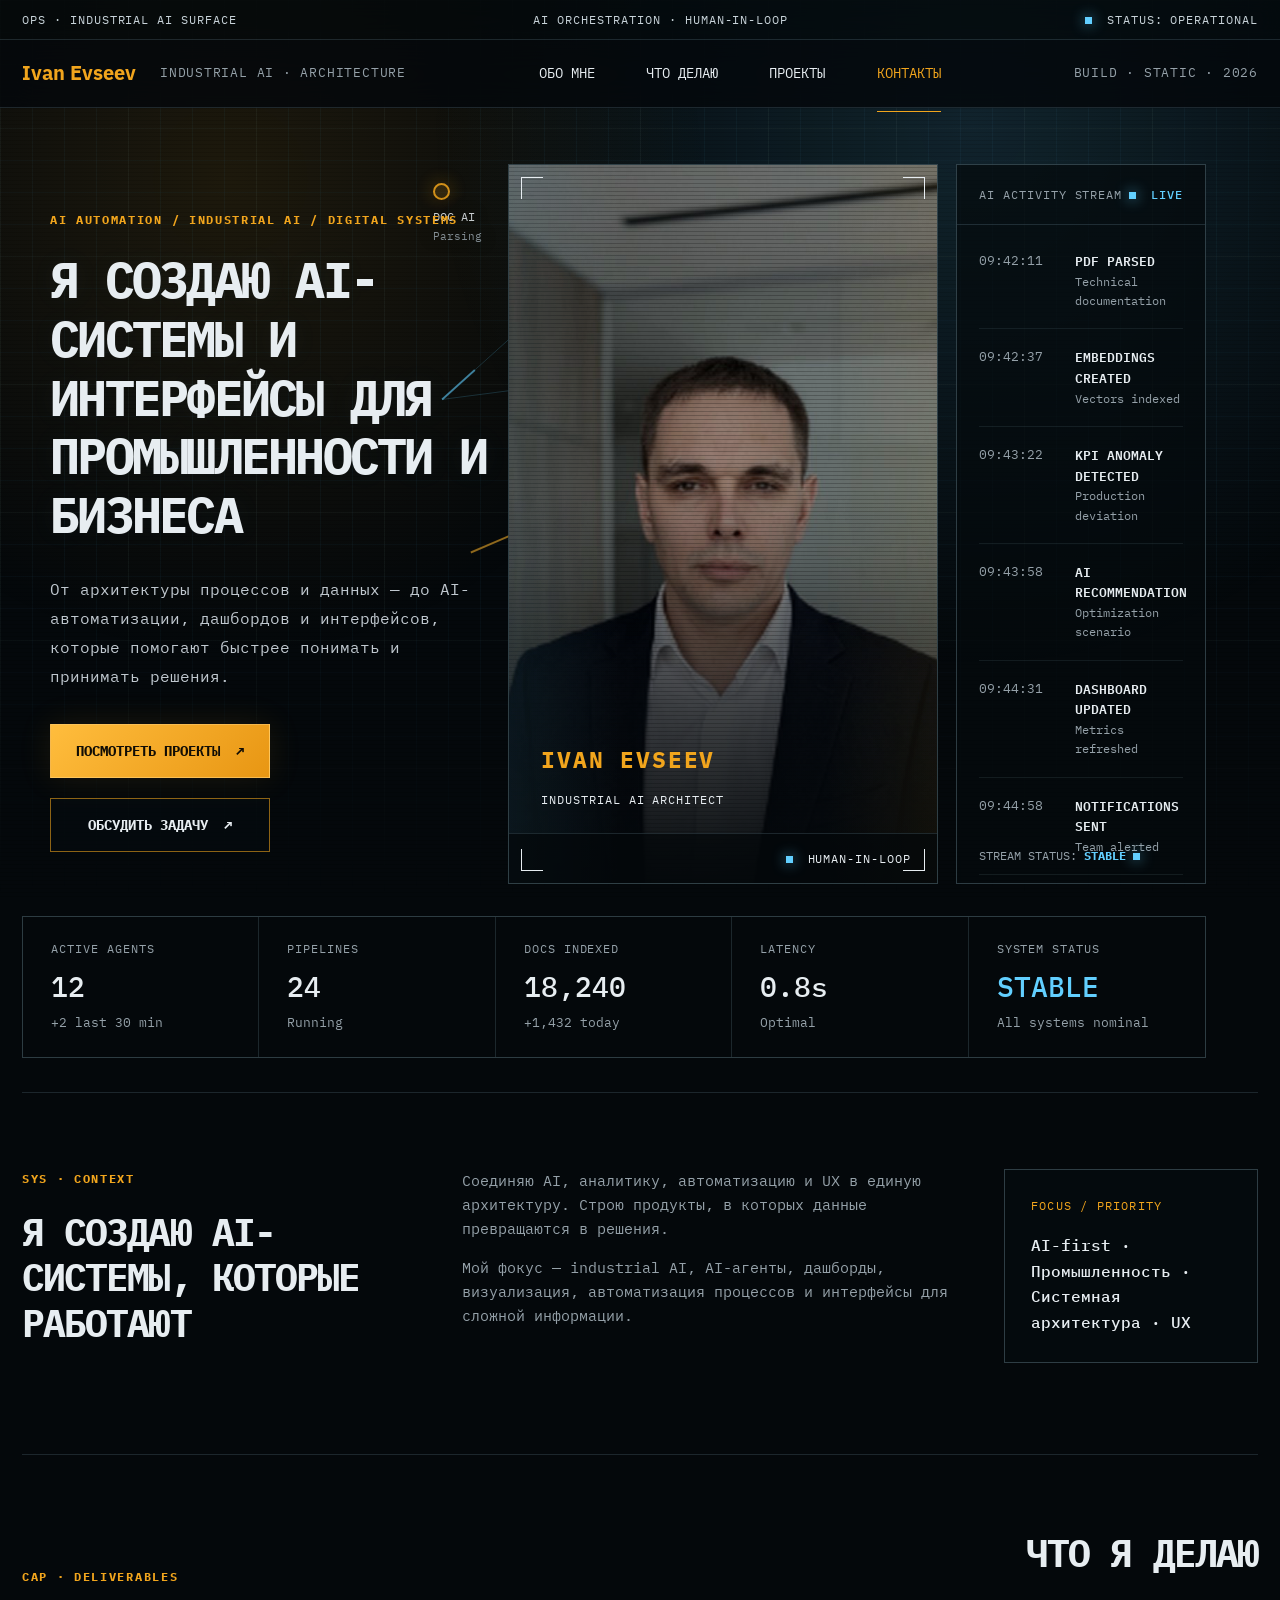
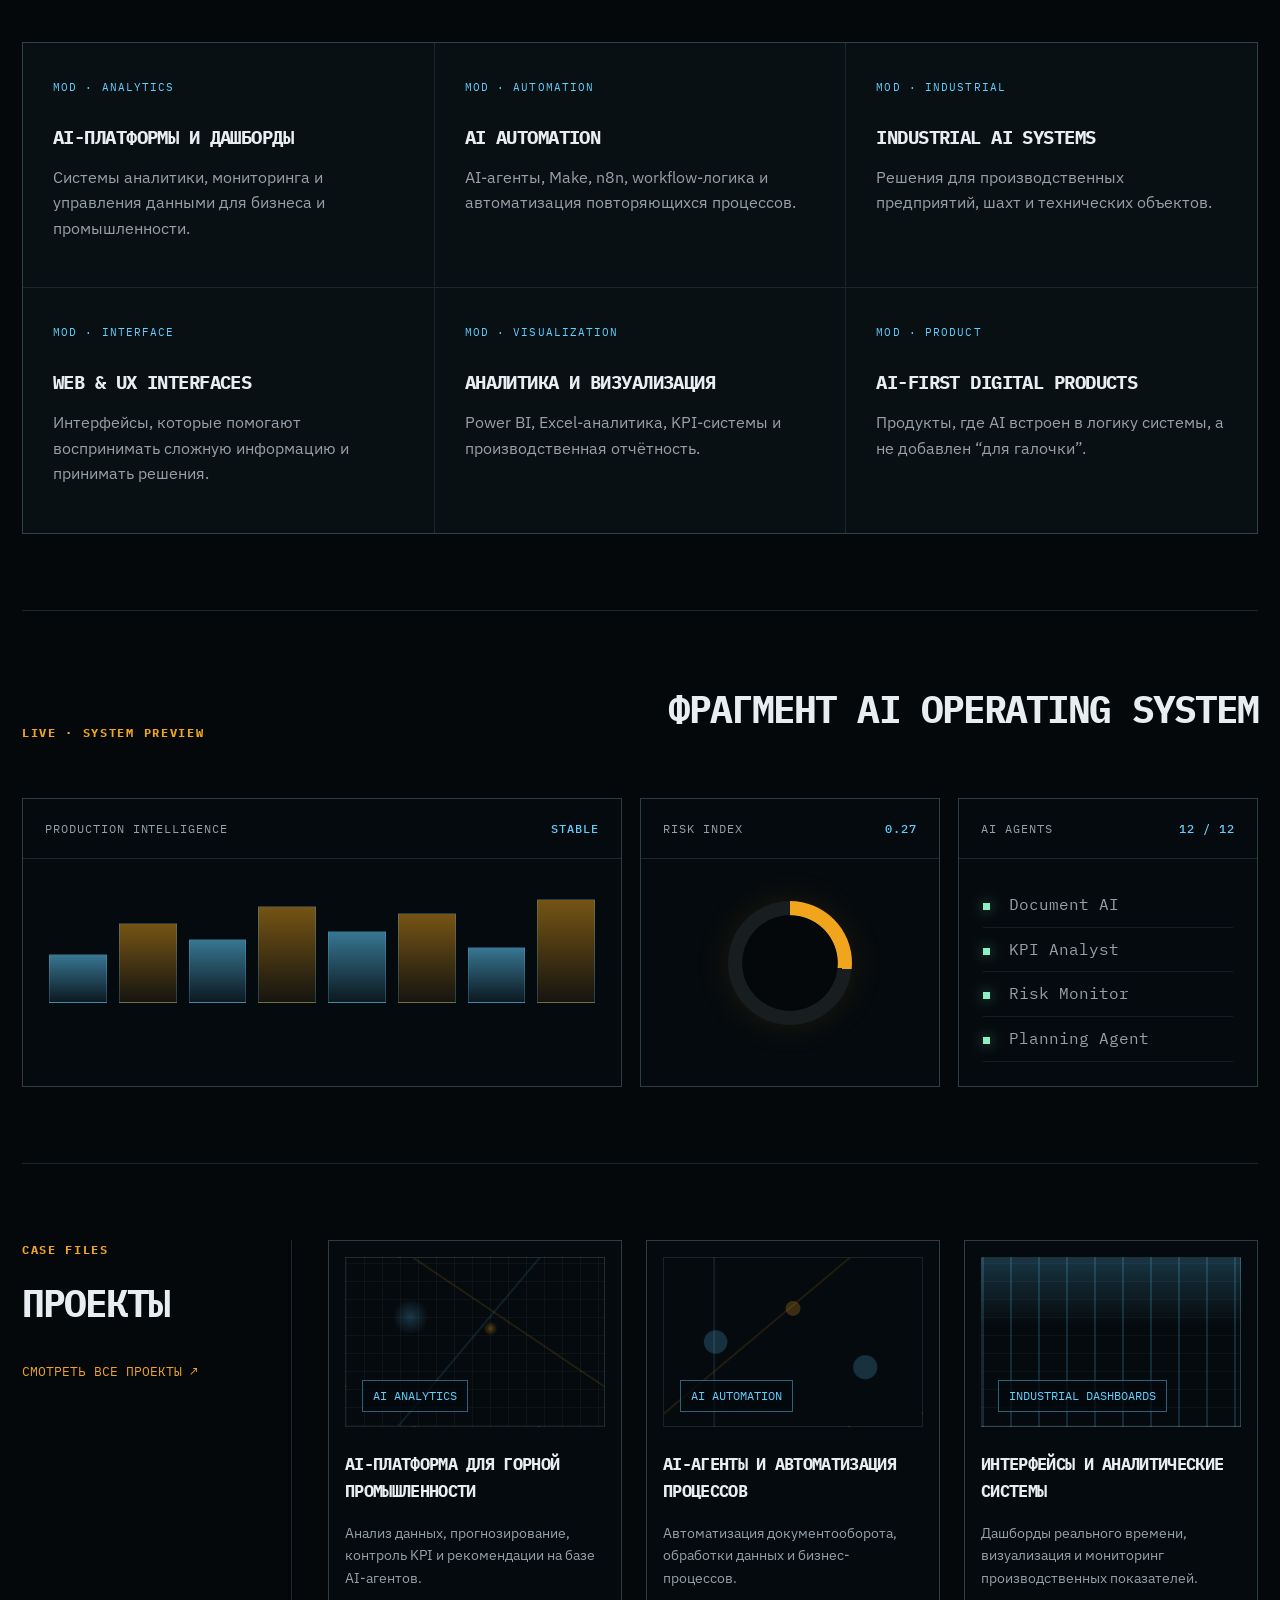
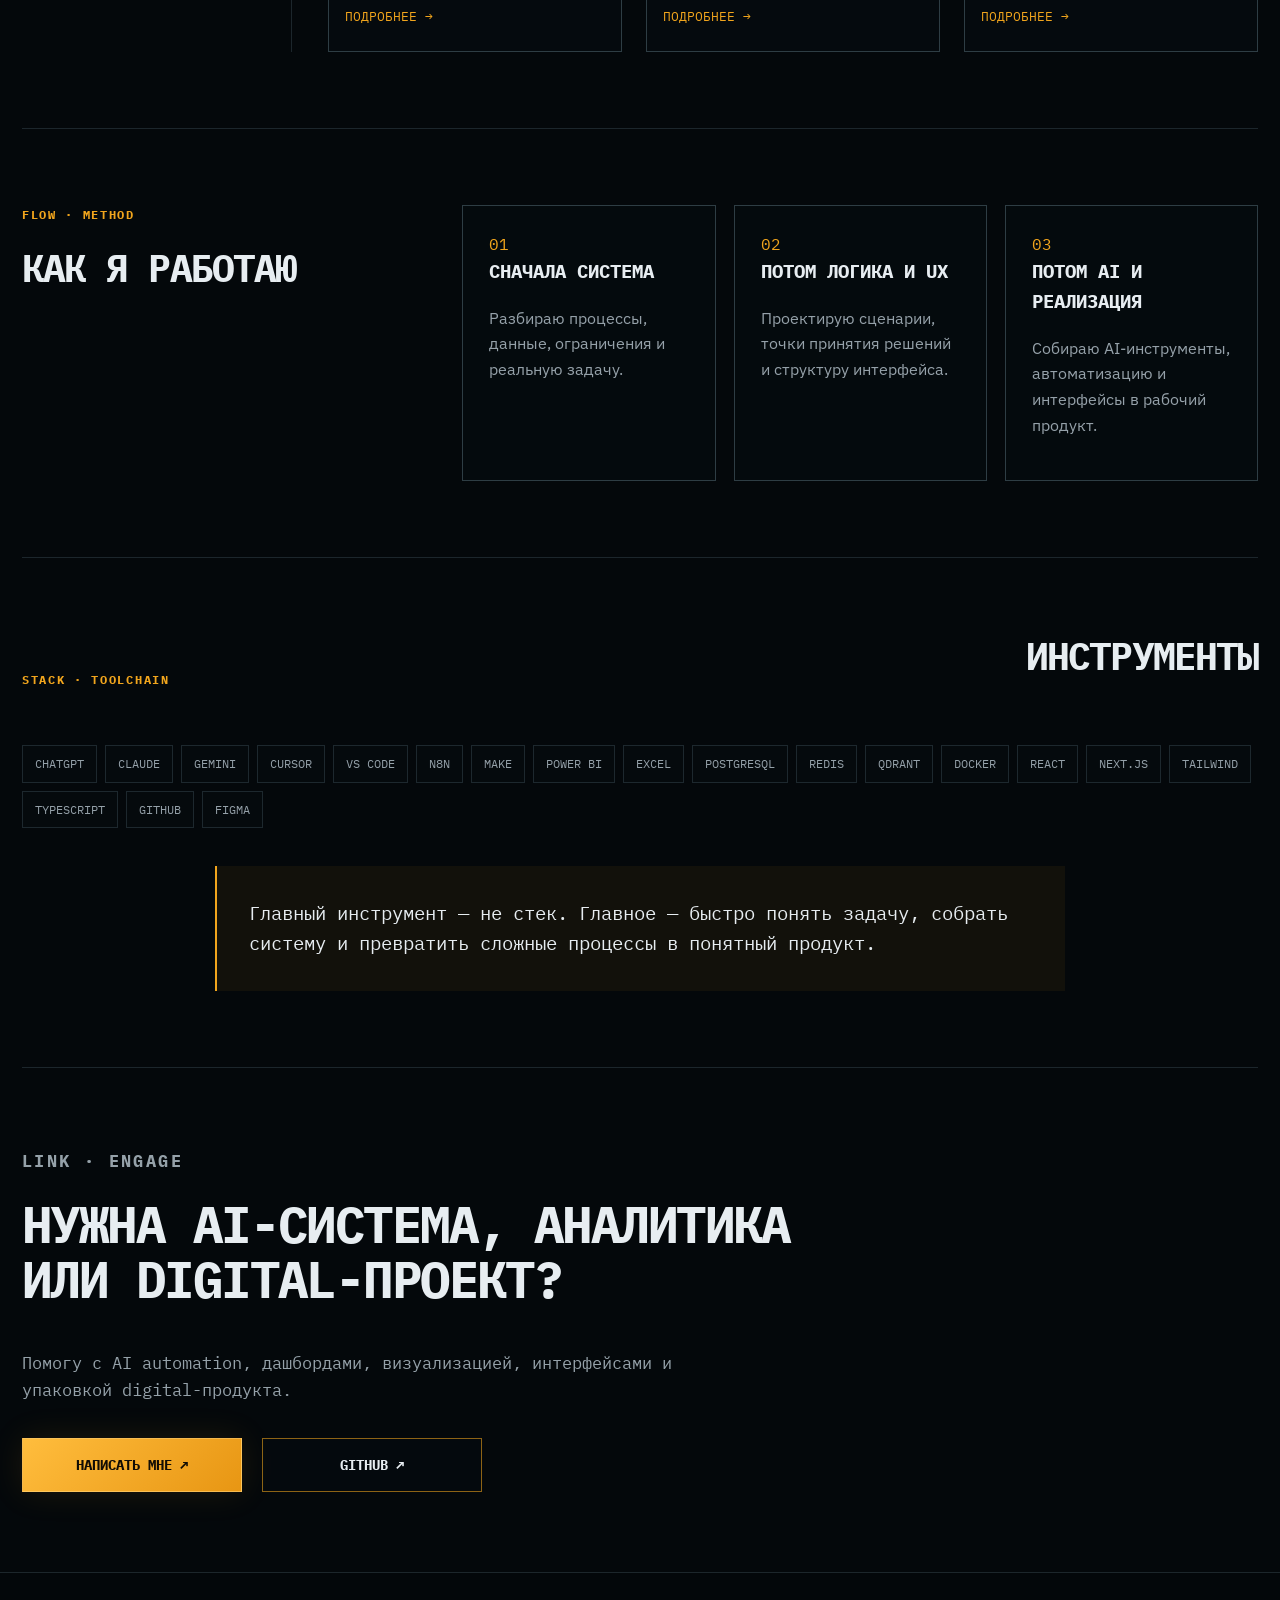
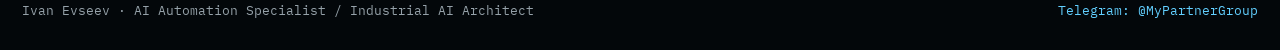
==== index.html @ 2aef5f8b "ivan-live-industrial-ai-site ivan-live-industrial-ai-site" ====
<!DOCTYPE html>
<html lang="ru">
<head>
  <meta charset="UTF-8" />
  <meta name="viewport" content="width=device-width, initial-scale=1.0" />
  <meta name="description" content="Ivan Evseev — AI Automation Specialist / Industrial AI Architect. AI-системы, интерфейсы, дашборды и автоматизация для промышленности и бизнеса." />
  <title>Ivan Evseev — Industrial AI / AI Automation</title>
  <link rel="preconnect" href="https://fonts.googleapis.com" />
  <link rel="preconnect" href="https://fonts.gstatic.com" crossorigin />
  <link href="https://fonts.googleapis.com/css2?family=IBM+Plex+Mono:wght@400;500;600;700&family=IBM+Plex+Sans:wght@400;500;600;700&display=swap" rel="stylesheet" />
  <link rel="stylesheet" href="styles.css" />
</head>
<body>
  <div class="ambient ambient--cyan" aria-hidden="true"></div>
  <div class="ambient ambient--amber" aria-hidden="true"></div>
  <div class="grid-bg" aria-hidden="true"></div>
  <div class="scanlines" aria-hidden="true"></div>

  <header class="topline">
    <div class="shell topline__inner">
      <span>OPS · INDUSTRIAL AI SURFACE</span>
      <span>AI ORCHESTRATION · HUMAN-IN-LOOP</span>
      <span><i class="dot"></i> STATUS: OPERATIONAL</span>
    </div>
  </header>

  <nav class="nav">
    <div class="shell nav__inner">
      <a href="#top" class="brand">Ivan Evseev</a>
      <span class="brand-sub">Industrial AI · Architecture</span>
      <div class="nav__links">
        <a href="#about">Обо мне</a>
        <a href="#work">Что делаю</a>
        <a href="#projects">Проекты</a>
        <a href="#contact" class="is-active">Контакты</a>
      </div>
      <span class="build">BUILD · STATIC · 2026</span>
    </div>
  </nav>

  <main id="top">
    <section class="hero shell">
      <div class="hero__left">
        <p class="eyebrow">AI Automation / Industrial AI / Digital Systems</p>
        <h1>Я создаю AI-системы и интерфейсы для промышленности и бизнеса</h1>
        <p class="lead">От архитектуры процессов и данных — до AI-автоматизации, дашбордов и интерфейсов, которые помогают быстрее понимать и принимать решения.</p>
        <div class="hero__actions">
          <a class="btn btn--primary" href="#projects">Посмотреть проекты <span>↗</span></a>
          <a class="btn btn--ghost" href="https://t.me/MyPartnerGroup" target="_blank" rel="noopener noreferrer">Обсудить задачу <span>↗</span></a>
        </div>
      </div>

      <div class="network" aria-hidden="true">
        <svg viewBox="0 0 620 520" preserveAspectRatio="xMidYMid meet">
          <g class="network__lines">
            <path d="M90 250 L190 160 L320 220 L470 140 L540 270 L420 385 L260 350 L120 410" />
            <path d="M190 160 L260 350 L470 140" />
            <path d="M90 250 L320 220 L420 385 L540 270" />
            <path d="M160 70 L190 160 L320 80 L470 140" />
          </g>
          <g class="network__pulses">
            <path d="M90 250 L190 160 L320 220 L470 140 L540 270" />
            <path d="M120 410 L260 350 L420 385 L540 270" />
          </g>
        </svg>
        <span class="node n1">DOC AI<small>Parsing</small></span>
        <span class="node n2">VECTOR DB<small>Search</small></span>
        <span class="node n3">AI AGENTS<small>Orchestration</small></span>
        <span class="node n4">KPI ENGINE<small>Analytics</small></span>
        <span class="node n5">DECISION<small>Inference</small></span>
        <span class="node n6">DATA PIPELINE<small>ETL / Streaming</small></span>
      </div>

      <aside class="portrait-panel">
        <div class="corner corner--tl"></div>
        <div class="corner corner--tr"></div>
        <div class="corner corner--bl"></div>
        <div class="corner corner--br"></div>
        <div class="portrait"></div>
        <div class="portrait-panel__text">
          <p>Ivan Evseev</p>
          <span>Industrial AI Architect</span>
        </div>
        <div class="portrait-panel__meta">
          <span><i class="dot"></i> Human-in-loop</span>
        </div>
      </aside>

      <aside class="activity">
        <div class="activity__head">
          <span>AI Activity Stream</span>
          <strong><i class="dot"></i> Live</strong>
        </div>
        <ol>
          <li><time>09:42:11</time><b>PDF parsed</b><span>Technical documentation</span></li>
          <li><time>09:42:37</time><b>Embeddings created</b><span>Vectors indexed</span></li>
          <li><time>09:43:22</time><b>KPI anomaly detected</b><span>Production deviation</span></li>
          <li><time>09:43:58</time><b>AI recommendation</b><span>Optimization scenario</span></li>
          <li><time>09:44:31</time><b>Dashboard updated</b><span>Metrics refreshed</span></li>
          <li><time>09:44:58</time><b>Notifications sent</b><span>Team alerted</span></li>
        </ol>
        <div class="activity__foot">Stream status: <strong>stable</strong> <i class="dot"></i></div>
      </aside>

      <div class="metrics-bar">
        <article><span>Active agents</span><strong>12</strong><em>+2 last 30 min</em></article>
        <article><span>Pipelines</span><strong>24</strong><em>Running</em></article>
        <article><span>Docs indexed</span><strong>18,240</strong><em>+1,432 today</em></article>
        <article><span>Latency</span><strong>0.8s</strong><em>Optimal</em></article>
        <article><span>System status</span><strong class="cyan">Stable</strong><em>All systems nominal</em></article>
      </div>
    </section>

    <section class="section section--split shell" id="about">
      <div>
        <p class="eyebrow">SYS · CONTEXT</p>
        <h2>Я создаю AI-системы, которые работают</h2>
      </div>
      <div class="section-copy">
        <p>Соединяю AI, аналитику, автоматизацию и UX в единую архитектуру. Строю продукты, в которых данные превращаются в решения.</p>
        <p>Мой фокус — industrial AI, AI-агенты, дашборды, визуализация, автоматизация процессов и интерфейсы для сложной информации.</p>
      </div>
      <div class="focus-card">
        <span>Focus / Priority</span>
        <b>AI-first · Промышленность · Системная архитектура · UX</b>
      </div>
    </section>

    <section class="section shell" id="work">
      <div class="section-head">
        <p class="eyebrow">CAP · DELIVERABLES</p>
        <h2>Что я делаю</h2>
      </div>
      <div class="cards">
        <article class="card"><span>MOD · ANALYTICS</span><h3>AI-платформы и дашборды</h3><p>Системы аналитики, мониторинга и управления данными для бизнеса и промышленности.</p></article>
        <article class="card"><span>MOD · AUTOMATION</span><h3>AI Automation</h3><p>AI-агенты, Make, n8n, workflow-логика и автоматизация повторяющихся процессов.</p></article>
        <article class="card"><span>MOD · INDUSTRIAL</span><h3>Industrial AI Systems</h3><p>Решения для производственных предприятий, шахт и технических объектов.</p></article>
        <article class="card"><span>MOD · INTERFACE</span><h3>Web & UX Interfaces</h3><p>Интерфейсы, которые помогают воспринимать сложную информацию и принимать решения.</p></article>
        <article class="card"><span>MOD · VISUALIZATION</span><h3>Аналитика и визуализация</h3><p>Power BI, Excel-аналитика, KPI-системы и производственная отчётность.</p></article>
        <article class="card"><span>MOD · PRODUCT</span><h3>AI-first Digital Products</h3><p>Продукты, где AI встроен в логику системы, а не добавлен “для галочки”.</p></article>
      </div>
    </section>

    <section class="section shell">
      <div class="section-head">
        <p class="eyebrow">LIVE · SYSTEM PREVIEW</p>
        <h2>Фрагмент AI Operating System</h2>
      </div>
      <div class="dashboard">
        <div class="dash-card dash-card--wide">
          <div class="dash-head"><span>Production intelligence</span><b>Stable</b></div>
          <div class="bars" aria-hidden="true">
            <i style="--h:42%"></i><i style="--h:68%"></i><i style="--h:54%"></i><i style="--h:82%"></i><i style="--h:61%"></i><i style="--h:76%"></i><i style="--h:48%"></i><i style="--h:88%"></i>
          </div>
        </div>
        <div class="dash-card">
          <div class="dash-head"><span>Risk index</span><b>0.27</b></div>
          <div class="ring"></div>
        </div>
        <div class="dash-card">
          <div class="dash-head"><span>AI agents</span><b>12 / 12</b></div>
          <ul class="agents">
            <li><i></i> Document AI</li>
            <li><i></i> KPI Analyst</li>
            <li><i></i> Risk Monitor</li>
            <li><i></i> Planning Agent</li>
          </ul>
        </div>
      </div>
    </section>

    <section class="section section--projects shell" id="projects">
      <div class="projects-title">
        <p class="eyebrow">CASE FILES</p>
        <h2>Проекты</h2>
        <a href="#contact">Смотреть все проекты ↗</a>
      </div>

      <div class="project-grid">
        <article class="project-card">
          <div class="project-visual visual-1"><span>AI Analytics</span></div>
          <h3>AI-платформа для горной промышленности</h3>
          <p>Анализ данных, прогнозирование, контроль KPI и рекомендации на базе AI-агентов.</p>
          <a href="#contact">Подробнее →</a>
        </article>
        <article class="project-card">
          <div class="project-visual visual-2"><span>AI Automation</span></div>
          <h3>AI-агенты и автоматизация процессов</h3>
          <p>Автоматизация документооборота, обработки данных и бизнес-процессов.</p>
          <a href="#contact">Подробнее →</a>
        </article>
        <article class="project-card">
          <div class="project-visual visual-3"><span>Industrial Dashboards</span></div>
          <h3>Интерфейсы и аналитические системы</h3>
          <p>Дашборды реального времени, визуализация и мониторинг производственных показателей.</p>
          <a href="#contact">Подробнее →</a>
        </article>
      </div>
    </section>

    <section class="section section--split shell">
      <div>
        <p class="eyebrow">FLOW · METHOD</p>
        <h2>Как я работаю</h2>
      </div>
      <div class="steps">
        <article><span>01</span><h3>Сначала система</h3><p>Разбираю процессы, данные, ограничения и реальную задачу.</p></article>
        <article><span>02</span><h3>Потом логика и UX</h3><p>Проектирую сценарии, точки принятия решений и структуру интерфейса.</p></article>
        <article><span>03</span><h3>Потом AI и реализация</h3><p>Собираю AI-инструменты, автоматизацию и интерфейсы в рабочий продукт.</p></article>
      </div>
    </section>

    <section class="section shell">
      <div class="section-head">
        <p class="eyebrow">STACK · TOOLCHAIN</p>
        <h2>Инструменты</h2>
      </div>
      <div class="badges">
        <span>ChatGPT</span><span>Claude</span><span>Gemini</span><span>Cursor</span><span>VS Code</span><span>n8n</span><span>Make</span><span>Power BI</span><span>Excel</span><span>PostgreSQL</span><span>Redis</span><span>Qdrant</span><span>Docker</span><span>React</span><span>Next.js</span><span>Tailwind</span><span>TypeScript</span><span>GitHub</span><span>Figma</span>
      </div>
      <blockquote class="manifest">Главный инструмент — не стек. Главное — быстро понять задачу, собрать систему и превратить сложные процессы в понятный продукт.</blockquote>
    </section>

    <section class="cta shell" id="contact">
      <p class="eyebrow">LINK · ENGAGE</p>
      <h2>Нужна AI-система, аналитика или digital-проект?</h2>
      <p>Помогу с AI automation, дашбордами, визуализацией, интерфейсами и упаковкой digital-продукта.</p>
      <div class="hero__actions">
        <a class="btn btn--primary" href="https://t.me/MyPartnerGroup" target="_blank" rel="noopener noreferrer">Написать мне ↗</a>
        <a class="btn btn--ghost" href="https://github.com/ievseev08-max" target="_blank" rel="noopener noreferrer">GitHub ↗</a>
      </div>
    </section>
  </main>

  <footer class="footer">
    <div class="shell footer__inner">
      <span>Ivan Evseev · AI Automation Specialist / Industrial AI Architect</span>
      <a href="https://t.me/MyPartnerGroup" target="_blank" rel="noopener noreferrer">Telegram: @MyPartnerGroup</a>
    </div>
  </footer>
</body>
</html>
---- styles.css ----
/* Ivan Evseev — live industrial AI portfolio */

:root {
  --bg: #04080b;
  --bg2: #071015;
  --panel: rgba(7, 13, 17, .78);
  --panel2: rgba(11, 18, 24, .88);
  --line: rgba(170, 215, 232, .15);
  --line2: rgba(170, 215, 232, .25);
  --text: #e7edf1;
  --muted: #95a1a9;
  --dim: #63717a;
  --amber: #f1a51d;
  --cyan: #62cfff;
  --green: #8df0c2;
  --danger: #ff835f;
  --mono: "IBM Plex Mono", ui-monospace, SFMono-Regular, Menlo, Consolas, monospace;
  --sans: "IBM Plex Sans", system-ui, -apple-system, Segoe UI, sans-serif;
  --shell: min(1480px, calc(100% - 44px));
  --ease: cubic-bezier(.22,1,.36,1);
}

* { box-sizing: border-box; }

html { scroll-behavior: smooth; }

@media (prefers-reduced-motion: reduce) {
  *, *::before, *::after { animation-duration: .01ms !important; animation-iteration-count: 1 !important; transition-duration: .01ms !important; }
}

body {
  margin: 0;
  background: var(--bg);
  color: var(--text);
  font-family: var(--sans);
  line-height: 1.6;
  overflow-x: hidden;
  -webkit-font-smoothing: antialiased;
}

body::selection { background: rgba(241,165,29,.35); }

.shell { width: var(--shell); margin: 0 auto; }

.grid-bg,
.scanlines,
.ambient {
  position: fixed;
  inset: 0;
  pointer-events: none;
  z-index: 0;
}

.grid-bg {
  background-image:
    linear-gradient(rgba(98,207,255,.045) 1px, transparent 1px),
    linear-gradient(90deg, rgba(98,207,255,.045) 1px, transparent 1px),
    linear-gradient(rgba(241,165,29,.025) 1px, transparent 1px),
    linear-gradient(90deg, rgba(241,165,29,.025) 1px, transparent 1px);
  background-size: 32px 32px, 32px 32px, 128px 128px, 128px 128px;
  mask-image: linear-gradient(180deg, black 0 65%, transparent 100%);
}

.scanlines {
  opacity: .25;
  background: repeating-linear-gradient(0deg, transparent 0 3px, rgba(0,0,0,.38) 3px 4px);
}

.ambient--cyan {
  background: radial-gradient(circle at 76% 14%, rgba(98,207,255,.14), transparent 34rem);
  animation: drift 13s var(--ease) infinite alternate;
}

.ambient--amber {
  background: radial-gradient(circle at 18% 20%, rgba(241,165,29,.11), transparent 30rem);
  animation: drift2 15s var(--ease) infinite alternate;
}

@keyframes drift { from { transform: translate3d(-18px,-12px,0); } to { transform: translate3d(18px,10px,0); } }
@keyframes drift2 { from { transform: translate3d(20px,8px,0); } to { transform: translate3d(-14px,-12px,0); } }

main, .topline, .nav, .footer { position: relative; z-index: 1; }

.topline {
  border-bottom: 1px solid var(--line);
  background: rgba(3,8,11,.76);
  backdrop-filter: blur(12px);
  font-family: var(--mono);
  font-size: 12px;
  letter-spacing: .08em;
  text-transform: uppercase;
  color: #c8d3d9;
}

.topline__inner {
  display: flex;
  justify-content: space-between;
  gap: 20px;
  padding: 10px 0;
}

.dot {
  display: inline-block;
  width: 7px;
  height: 7px;
  margin-right: 7px;
  background: var(--cyan);
  box-shadow: 0 0 14px rgba(98,207,255,.8);
  animation: pulse 1.8s var(--ease) infinite;
}

@keyframes pulse {
  0%,100% { opacity: 1; transform: scale(1); }
  50% { opacity: .45; transform: scale(.65); }
}

.nav {
  position: sticky;
  top: 0;
  z-index: 5;
  background: rgba(4,8,11,.82);
  backdrop-filter: blur(16px);
  border-bottom: 1px solid var(--line);
}

.nav__inner {
  display: grid;
  grid-template-columns: auto auto 1fr auto;
  align-items: center;
  gap: 24px;
  padding: 22px 0;
}

.brand {
  color: var(--amber);
  font: 700 20px/1 var(--sans);
  text-decoration: none;
}

.brand-sub, .build {
  color: var(--muted);
  font-family: var(--mono);
  font-size: 13px;
  letter-spacing: .06em;
  text-transform: uppercase;
}

.nav__links {
  display: flex;
  justify-content: center;
  gap: clamp(24px, 4vw, 56px);
  font-family: var(--mono);
  font-size: 14px;
  text-transform: uppercase;
}

.nav__links a {
  position: relative;
  color: var(--text);
  text-decoration: none;
}

.nav__links a::after {
  content: "";
  position: absolute;
  left: 0;
  right: 0;
  bottom: -27px;
  height: 1px;
  background: var(--amber);
  transform: scaleX(0);
  transform-origin: left;
  transition: transform .25s var(--ease);
}

.nav__links a:hover::after, .nav__links .is-active::after { transform: scaleX(1); }
.nav__links .is-active { color: var(--amber); }

.hero {
  position: relative;
  min-height: 720px;
  display: grid;
  grid-template-columns: minmax(420px, .9fr) minmax(430px, .72fr) minmax(250px, .42fr);
  gap: 18px;
  padding: 56px 0 34px;
  border-bottom: 1px solid var(--line);
}

.hero__left {
  position: relative;
  z-index: 3;
  padding: 46px 0 0 28px;
}

.eyebrow {
  margin: 0 0 22px;
  color: var(--amber);
  font-family: var(--mono);
  font-size: 12px;
  font-weight: 700;
  letter-spacing: .14em;
  text-transform: uppercase;
}

h1, h2, h3, p { margin-top: 0; }

h1 {
  margin-bottom: 30px;
  max-width: 770px;
  font-family: var(--mono);
  font-size: clamp(34px, 3.9vw, 62px);
  line-height: 1.18;
  letter-spacing: -.055em;
  text-transform: uppercase;
  text-shadow: 0 0 30px rgba(98,207,255,.06);
}

.lead {
  max-width: 600px;
  color: #c0c8cf;
  font-family: var(--mono);
  font-size: clamp(16px, 1.2vw, 19px);
  line-height: 1.8;
}

.hero__actions {
  display: flex;
  flex-wrap: wrap;
  gap: 20px;
  margin-top: 34px;
}

.btn {
  display: inline-flex;
  align-items: center;
  justify-content: center;
  gap: 16px;
  min-width: 220px;
  min-height: 54px;
  padding: 0 24px;
  border: 1px solid var(--line2);
  color: var(--text);
  font-family: var(--mono);
  font-size: 14px;
  font-weight: 700;
  text-decoration: none;
  text-transform: uppercase;
  transition: transform .25s var(--ease), border-color .25s, background .25s, color .25s;
}

.btn:hover { transform: translateY(-2px); border-color: rgba(98,207,255,.55); }

.btn--primary {
  background: linear-gradient(135deg, #ffbd3d, #e89613);
  color: #110d05;
  border-color: rgba(255,210,123,.55);
  box-shadow: 0 0 34px rgba(241,165,29,.11);
}

.btn--ghost {
  background: rgba(7,13,17,.42);
  border-color: rgba(241,165,29,.58);
}

.network {
  position: absolute;
  left: 27%;
  top: 26px;
  width: 48%;
  height: 550px;
  opacity: .86;
  z-index: 1;
  pointer-events: none;
}

.network svg {
  width: 100%;
  height: 100%;
  filter: drop-shadow(0 0 20px rgba(98,207,255,.06));
}

.network__lines path {
  fill: none;
  stroke: rgba(98,207,255,.22);
  stroke-width: 1;
  vector-effect: non-scaling-stroke;
}

.network__pulses path {
  fill: none;
  stroke: var(--cyan);
  stroke-width: 2;
  stroke-dasharray: 44 640;
  stroke-dashoffset: 0;
  vector-effect: non-scaling-stroke;
  opacity: .65;
  animation: dash 5.5s linear infinite;
}

.network__pulses path:nth-child(2) {
  stroke: var(--amber);
  animation-delay: -2.2s;
}

@keyframes dash { to { stroke-dashoffset: -684; } }

.node {
  position: absolute;
  display: grid;
  gap: 2px;
  color: var(--text);
  font-family: var(--mono);
  font-size: 12px;
  text-transform: uppercase;
  text-shadow: 0 0 18px rgba(0,0,0,.9);
  animation: node 3.4s var(--ease) infinite;
}

.node::before {
  content: "";
  width: 13px;
  height: 13px;
  margin-bottom: 5px;
  border: 2px solid var(--amber);
  border-radius: 50%;
  background: rgba(241,165,29,.18);
  box-shadow: 0 0 20px rgba(241,165,29,.35);
}

.node small {
  color: var(--muted);
  font-size: 11px;
  text-transform: none;
}

.n1 { left: 13%; top: 9%; }
.n2 { left: 55%; top: 9%; animation-delay: -.4s; }
.n3 { left: 52%; top: 42%; animation-delay: -.9s; }
.n4 { left: 73%; top: 25%; animation-delay: -1.3s; }
.n5 { left: 72%; top: 62%; animation-delay: -1.8s; }
.n6 { left: 38%; top: 82%; animation-delay: -2.3s; }

@keyframes node {
  0%,100% { opacity: .72; transform: translateY(0); }
  50% { opacity: 1; transform: translateY(-4px); }
}

.portrait-panel {
  position: relative;
  z-index: 2;
  min-height: 520px;
  border: 1px solid var(--line2);
  background: var(--panel);
  overflow: hidden;
  isolation: isolate;
}

.portrait {
  position: absolute;
  inset: 0;
  background-image:
    linear-gradient(180deg, transparent 45%, rgba(4,8,11,.92) 100%),
    repeating-linear-gradient(0deg, transparent 0 3px, rgba(0,0,0,.22) 3px 4px),
    url("[data-uri]");
  background-size: cover, auto, cover;
  background-position: center top;
  filter: saturate(.96);
}

.portrait-panel::before {
  content: "";
  position: absolute;
  inset: 0;
  z-index: 2;
  background:
    linear-gradient(90deg, rgba(98,207,255,.08), transparent 26%, transparent 74%, rgba(241,165,29,.06)),
    linear-gradient(180deg, rgba(255,255,255,.03), transparent 18%);
  pointer-events: none;
}

.portrait-panel__text {
  position: absolute;
  z-index: 3;
  left: 32px;
  bottom: 72px;
  font-family: var(--mono);
  text-transform: uppercase;
}

.portrait-panel__text p {
  margin-bottom: 8px;
  color: var(--amber);
  font-size: 23px;
  font-weight: 700;
  letter-spacing: .08em;
}

.portrait-panel__text span {
  color: var(--text);
  font-size: 12px;
  letter-spacing: .08em;
}

.portrait-panel__meta {
  position: absolute;
  z-index: 3;
  left: 0;
  right: 0;
  bottom: 0;
  display: flex;
  justify-content: flex-end;
  padding: 15px 26px;
  border-top: 1px solid var(--line);
  color: var(--text);
  font-family: var(--mono);
  font-size: 12px;
  letter-spacing: .08em;
  text-transform: uppercase;
  background: rgba(4,8,11,.72);
}

.corner {
  position: absolute;
  z-index: 4;
  width: 22px;
  height: 22px;
  border-color: rgba(210,232,241,.3);
}

.corner--tl { top: 12px; left: 12px; border-left: 1px solid; border-top: 1px solid; }
.corner--tr { top: 12px; right: 12px; border-right: 1px solid; border-top: 1px solid; }
.corner--bl { bottom: 12px; left: 12px; border-left: 1px solid; border-bottom: 1px solid; }
.corner--br { bottom: 12px; right: 12px; border-right: 1px solid; border-bottom: 1px solid; }

.activity {
  position: relative;
  z-index: 3;
  min-height: 520px;
  border: 1px solid var(--line2);
  background: rgba(5,10,13,.72);
}

.activity__head, .dash-head {
  display: flex;
  justify-content: space-between;
  align-items: center;
  padding: 20px 22px;
  border-bottom: 1px solid var(--line);
  font-family: var(--mono);
  font-size: 12px;
  letter-spacing: .08em;
  text-transform: uppercase;
  color: var(--muted);
}

.activity__head strong, .dash-head b {
  color: var(--cyan);
  font-weight: 500;
}

.activity ol {
  list-style: none;
  padding: 8px 22px;
  margin: 0;
}

.activity li {
  display: grid;
  grid-template-columns: 78px 1fr;
  column-gap: 18px;
  padding: 18px 0;
  border-bottom: 1px solid rgba(170,215,232,.09);
  font-family: var(--mono);
  font-size: 13px;
}

.activity time { color: var(--muted); }
.activity b { color: var(--text); font-weight: 600; text-transform: uppercase; }
.activity span { grid-column: 2; color: var(--muted); font-size: 12px; }

.activity__foot {
  position: absolute;
  left: 22px;
  right: 22px;
  bottom: 18px;
  color: var(--muted);
  font-family: var(--mono);
  font-size: 12px;
  text-transform: uppercase;
}

.activity__foot strong { color: var(--cyan); }

.metrics-bar {
  grid-column: 1 / -1;
  z-index: 3;
  display: grid;
  grid-template-columns: repeat(5, 1fr);
  margin-top: 14px;
  border: 1px solid var(--line2);
  background: rgba(5,10,13,.68);
}

.metrics-bar article {
  padding: 22px 28px;
  border-right: 1px solid var(--line);
  font-family: var(--mono);
}

.metrics-bar article:last-child { border-right: 0; }

.metrics-bar span {
  display: block;
  color: var(--muted);
  font-size: 12px;
  text-transform: uppercase;
  letter-spacing: .08em;
}

.metrics-bar strong {
  display: block;
  margin-top: 6px;
  color: var(--text);
  font-size: 28px;
  font-weight: 500;
}

.metrics-bar .cyan { color: var(--cyan); text-transform: uppercase; }
.metrics-bar em { color: var(--muted); font-style: normal; font-size: 13px; }

.section {
  padding: 76px 0;
  border-bottom: 1px solid var(--line);
}

.section--split {
  display: grid;
  grid-template-columns: .8fr 1fr .5fr;
  gap: 34px;
  align-items: start;
}

.section h2 {
  max-width: 620px;
  font-family: var(--mono);
  font-size: clamp(28px, 3vw, 44px);
  line-height: 1.18;
  letter-spacing: -.05em;
  text-transform: uppercase;
}

.section-copy {
  color: var(--muted);
  font-family: var(--mono);
  font-size: 15px;
}

.focus-card {
  padding: 26px;
  border: 1px solid var(--line2);
  background: rgba(6,12,16,.62);
  font-family: var(--mono);
}

.focus-card span {
  display: block;
  margin-bottom: 18px;
  color: var(--amber);
  text-transform: uppercase;
  letter-spacing: .1em;
  font-size: 12px;
}

.focus-card b { color: var(--text); font-weight: 500; }

.section-head {
  display: flex;
  justify-content: space-between;
  align-items: end;
  gap: 24px;
  margin-bottom: 34px;
}

.cards {
  display: grid;
  grid-template-columns: repeat(3, 1fr);
  gap: 1px;
  background: var(--line);
  border: 1px solid var(--line);
}

.card {
  position: relative;
  min-height: 210px;
  padding: 30px;
  background: rgba(6,12,16,.84);
  overflow: hidden;
}

.card::after, .project-card::after {
  content: "";
  position: absolute;
  inset: 0;
  background: linear-gradient(120deg, transparent, rgba(98,207,255,.055), transparent);
  opacity: 0;
  transform: translateX(-30%);
  transition: opacity .25s, transform .45s;
}

.card:hover::after, .project-card:hover::after {
  opacity: 1;
  transform: translateX(30%);
}

.card span {
  color: var(--cyan);
  font-family: var(--mono);
  font-size: 11px;
  text-transform: uppercase;
  letter-spacing: .1em;
}

.card h3 {
  margin: 24px 0 12px;
  font-family: var(--mono);
  text-transform: uppercase;
  letter-spacing: -.03em;
}

.card p { color: var(--muted); }

.dashboard {
  display: grid;
  grid-template-columns: 1.5fr .75fr .75fr;
  gap: 18px;
}

.dash-card {
  min-height: 240px;
  border: 1px solid var(--line2);
  background: rgba(6,12,16,.72);
  overflow: hidden;
}

.bars {
  height: 170px;
  display: flex;
  align-items: end;
  gap: 12px;
  padding: 26px;
}

.bars i {
  flex: 1;
  height: var(--h);
  background: linear-gradient(180deg, rgba(98,207,255,.55), rgba(98,207,255,.08));
  border: 1px solid rgba(98,207,255,.22);
  animation: bars 3s var(--ease) infinite alternate;
}

.bars i:nth-child(even) {
  background: linear-gradient(180deg, rgba(241,165,29,.48), rgba(241,165,29,.07));
  animation-delay: -.7s;
}

@keyframes bars {
  from { transform: scaleY(.9); filter: brightness(.85); }
  to { transform: scaleY(1); filter: brightness(1.15); }
}

.ring {
  width: 124px;
  height: 124px;
  margin: 42px auto;
  border-radius: 50%;
  background: radial-gradient(circle, var(--bg) 0 54%, transparent 55%), conic-gradient(var(--amber) 0 96deg, rgba(255,255,255,.08) 96deg 360deg);
  box-shadow: 0 0 36px rgba(241,165,29,.11);
}

.agents {
  list-style: none;
  margin: 0;
  padding: 24px;
  font-family: var(--mono);
  color: var(--muted);
}

.agents li {
  padding: 9px 0;
  border-bottom: 1px solid rgba(170,215,232,.09);
}

.agents i {
  display: inline-block;
  width: 7px;
  height: 7px;
  margin-right: 9px;
  background: var(--green);
  box-shadow: 0 0 14px rgba(141,240,194,.55);
}

.section--projects {
  display: grid;
  grid-template-columns: 270px 1fr;
  gap: 36px;
}

.projects-title {
  border-right: 1px solid var(--line);
  padding-right: 28px;
}

.projects-title a, .project-card a {
  color: var(--amber);
  font-family: var(--mono);
  font-size: 13px;
  text-decoration: none;
  text-transform: uppercase;
}

.project-grid {
  display: grid;
  grid-template-columns: repeat(3, 1fr);
  gap: 24px;
}

.project-card {
  position: relative;
  overflow: hidden;
  border: 1px solid var(--line2);
  background: rgba(6,12,16,.72);
  padding: 16px 16px 22px;
}

.project-visual {
  position: relative;
  height: 170px;
  margin-bottom: 24px;
  border: 1px solid rgba(170,215,232,.13);
  background-color: rgba(0,0,0,.28);
  overflow: hidden;
}

.project-visual span {
  position: absolute;
  left: 16px;
  bottom: 14px;
  padding: 5px 10px;
  border: 1px solid rgba(98,207,255,.45);
  color: var(--cyan);
  font-family: var(--mono);
  font-size: 12px;
  text-transform: uppercase;
  background: rgba(4,8,11,.66);
}

.visual-1 {
  background:
    radial-gradient(circle at 56% 42%, rgba(241,165,29,.35), transparent 4%),
    radial-gradient(circle at 25% 35%, rgba(98,207,255,.23), transparent 8%),
    linear-gradient(130deg, transparent 0 48%, rgba(98,207,255,.14) 48.4%, transparent 49%),
    linear-gradient(34deg, transparent 0 62%, rgba(241,165,29,.16) 62.4%, transparent 63%),
    repeating-linear-gradient(0deg, rgba(255,255,255,.035) 0 1px, transparent 1px 18px),
    repeating-linear-gradient(90deg, rgba(255,255,255,.035) 0 1px, transparent 1px 18px);
}

.visual-2 {
  background:
    radial-gradient(circle at 20% 50%, rgba(98,207,255,.2) 0 5%, transparent 5.5%),
    radial-gradient(circle at 50% 30%, rgba(241,165,29,.23) 0 4%, transparent 4.5%),
    radial-gradient(circle at 78% 65%, rgba(98,207,255,.2) 0 5%, transparent 5.5%),
    linear-gradient(90deg, transparent 19%, rgba(98,207,255,.17) 19.4%, transparent 20%),
    linear-gradient(140deg, transparent 40%, rgba(241,165,29,.15) 40.4%, transparent 41%);
}

.visual-3 {
  background:
    linear-gradient(180deg, rgba(98,207,255,.22), transparent 40%),
    repeating-linear-gradient(90deg, rgba(98,207,255,.17) 0 2px, transparent 2px 28px),
    repeating-linear-gradient(0deg, rgba(255,255,255,.035) 0 1px, transparent 1px 18px);
}

.project-card h3 {
  font-family: var(--mono);
  text-transform: uppercase;
  letter-spacing: -.04em;
  font-size: 17px;
}

.project-card p {
  color: var(--muted);
  font-size: 14px;
}

.steps {
  grid-column: 2 / -1;
  display: grid;
  grid-template-columns: repeat(3, 1fr);
  gap: 18px;
}

.steps article {
  border: 1px solid var(--line2);
  padding: 26px;
  background: rgba(6,12,16,.62);
}

.steps span {
  color: var(--amber);
  font-family: var(--mono);
}

.steps h3 {
  font-family: var(--mono);
  text-transform: uppercase;
}

.steps p { color: var(--muted); }

.badges {
  display: flex;
  flex-wrap: wrap;
  gap: 8px;
}

.badges span {
  padding: 8px 12px;
  border: 1px solid var(--line);
  color: var(--muted);
  background: rgba(6,12,16,.5);
  font-family: var(--mono);
  font-size: 12px;
  text-transform: uppercase;
  transition: color .2s, border-color .2s, background .2s;
}

.badges span:hover {
  color: var(--cyan);
  border-color: rgba(98,207,255,.45);
  background: rgba(98,207,255,.08);
}

.manifest {
  max-width: 850px;
  margin: 38px auto 0;
  padding: 32px;
  border-left: 2px solid var(--amber);
  background: rgba(241,165,29,.06);
  color: var(--text);
  font-family: var(--mono);
  font-size: 19px;
}

.cta {
  padding: 80px 0;
}

.cta h2 {
  max-width: 780px;
  font-family: var(--mono);
  font-size: clamp(32px, 4vw, 58px);
  line-height: 1.08;
  letter-spacing: -.05em;
  text-transform: uppercase;
}

.cta p {
  max-width: 680px;
  color: var(--muted);
  font-family: var(--mono);
  font-size: 17px;
}

.footer {
  border-top: 1px solid var(--line);
  padding: 28px 0;
  background: rgba(4,8,11,.8);
}

.footer__inner {
  display: flex;
  justify-content: space-between;
  gap: 24px;
  color: var(--muted);
  font-family: var(--mono);
  font-size: 13px;
}

.footer a {
  color: var(--cyan);
  text-decoration: none;
}

@media (max-width: 1180px) {
  .hero {
    grid-template-columns: 1fr 420px;
  }
  .activity {
    grid-column: 1 / -1;
    min-height: auto;
  }
  .activity__foot {
    position: static;
    padding: 0 22px 20px;
  }
  .metrics-bar {
    grid-template-columns: repeat(3, 1fr);
  }
  .network {
    left: 28%;
    width: 62%;
    opacity: .45;
  }
  .section--split, .section--projects {
    grid-template-columns: 1fr;
  }
  .projects-title {
    border-right: 0;
    padding-right: 0;
  }
  .steps {
    grid-column: auto;
  }
}

@media (max-width: 860px) {
  .topline__inner span:nth-child(2), .build, .brand-sub {
    display: none;
  }
  .nav__inner {
    grid-template-columns: 1fr;
    gap: 16px;
  }
  .nav__links {
    justify-content: flex-start;
    overflow-x: auto;
    padding-bottom: 4px;
  }
  .nav__links a::after {
    bottom: -8px;
  }
  .hero {
    grid-template-columns: 1fr;
    min-height: 0;
  }
  .hero__left {
    padding-left: 0;
  }
  .network {
    inset: 40px -120px auto auto;
    width: 720px;
    opacity: .22;
  }
  .portrait-panel {
    min-height: 520px;
  }
  .metrics-bar, .cards, .dashboard, .project-grid, .steps {
    grid-template-columns: 1fr;
  }
  .metrics-bar article {
    border-right: 0;
    border-bottom: 1px solid var(--line);
  }
  .metrics-bar article:last-child {
    border-bottom: 0;
  }
}

@media (max-width: 540px) {
  :root { --shell: min(100% - 28px, 1480px); }
  h1 {
    font-size: 31px;
  }
  .btn {
    width: 100%;
  }
  .portrait-panel {
    min-height: 440px;
  }
  .activity li {
    grid-template-columns: 1fr;
  }
  .activity span {
    grid-column: auto;
  }
}
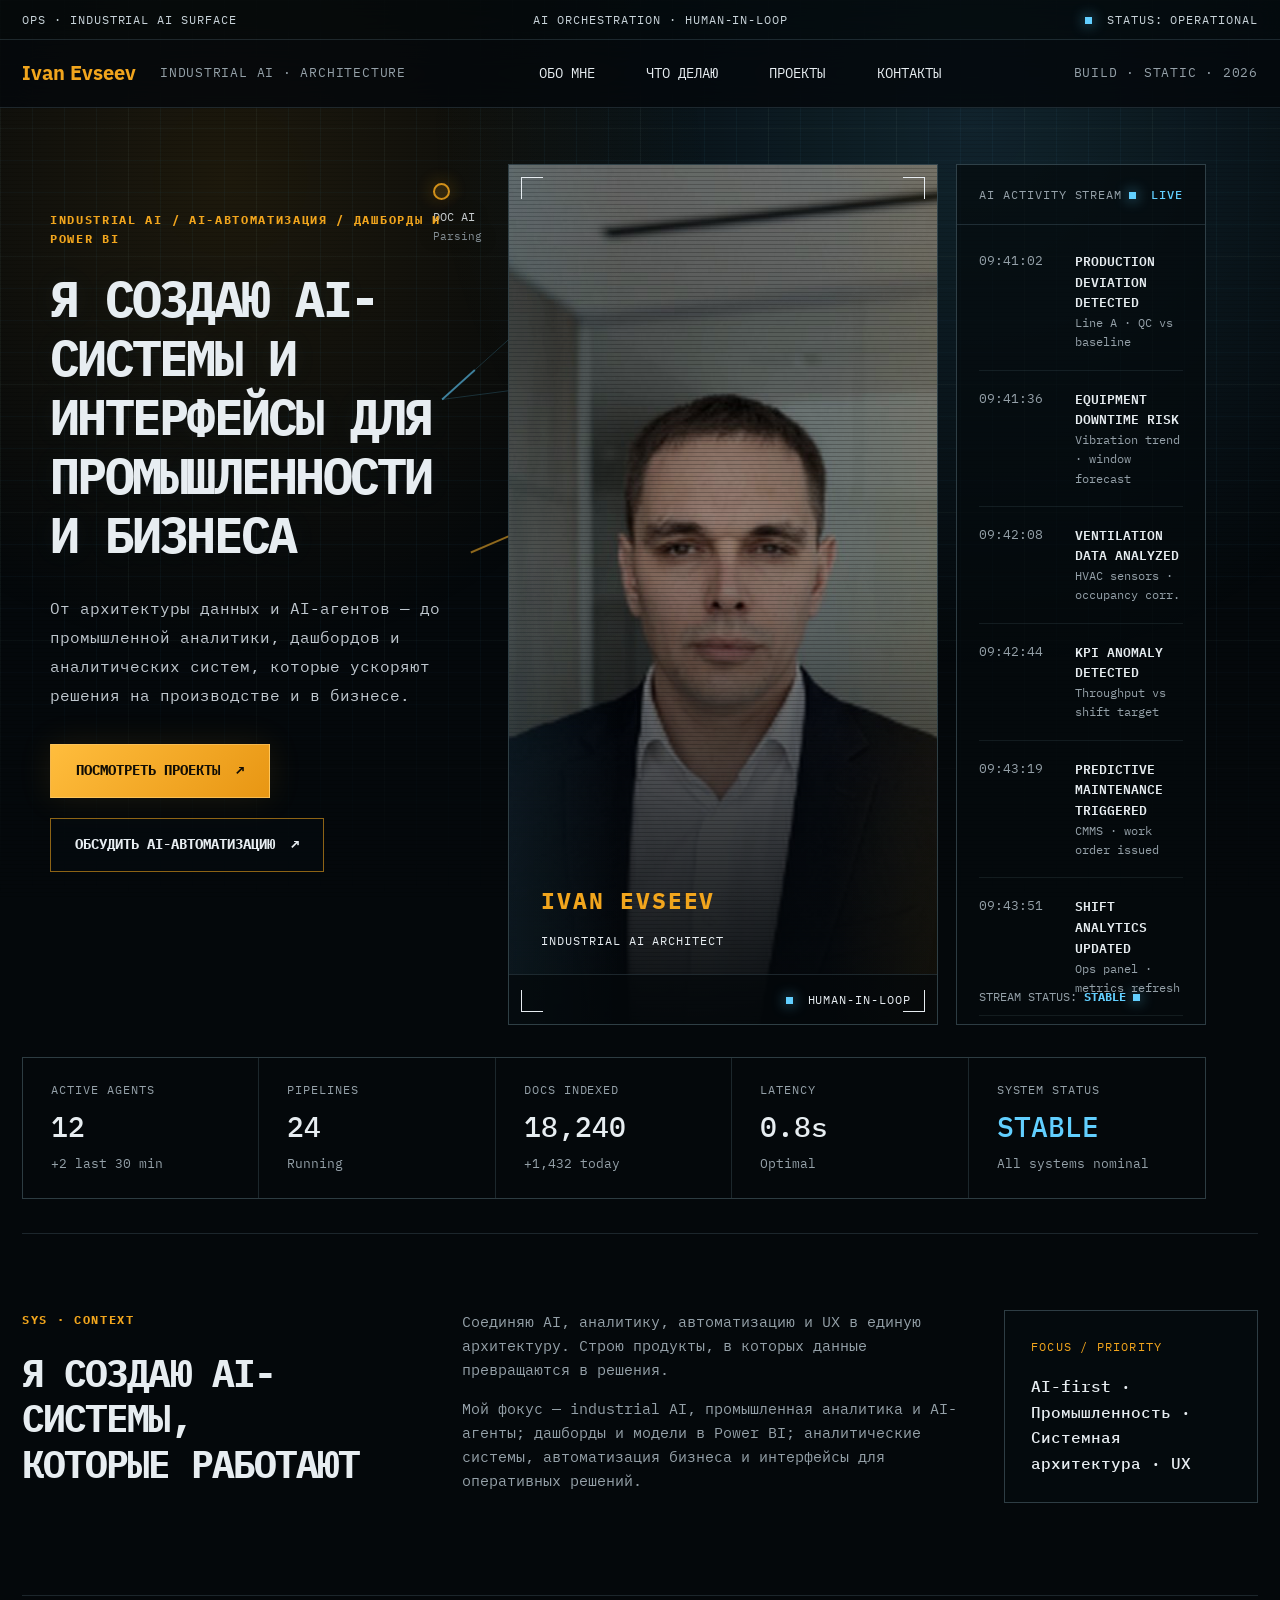
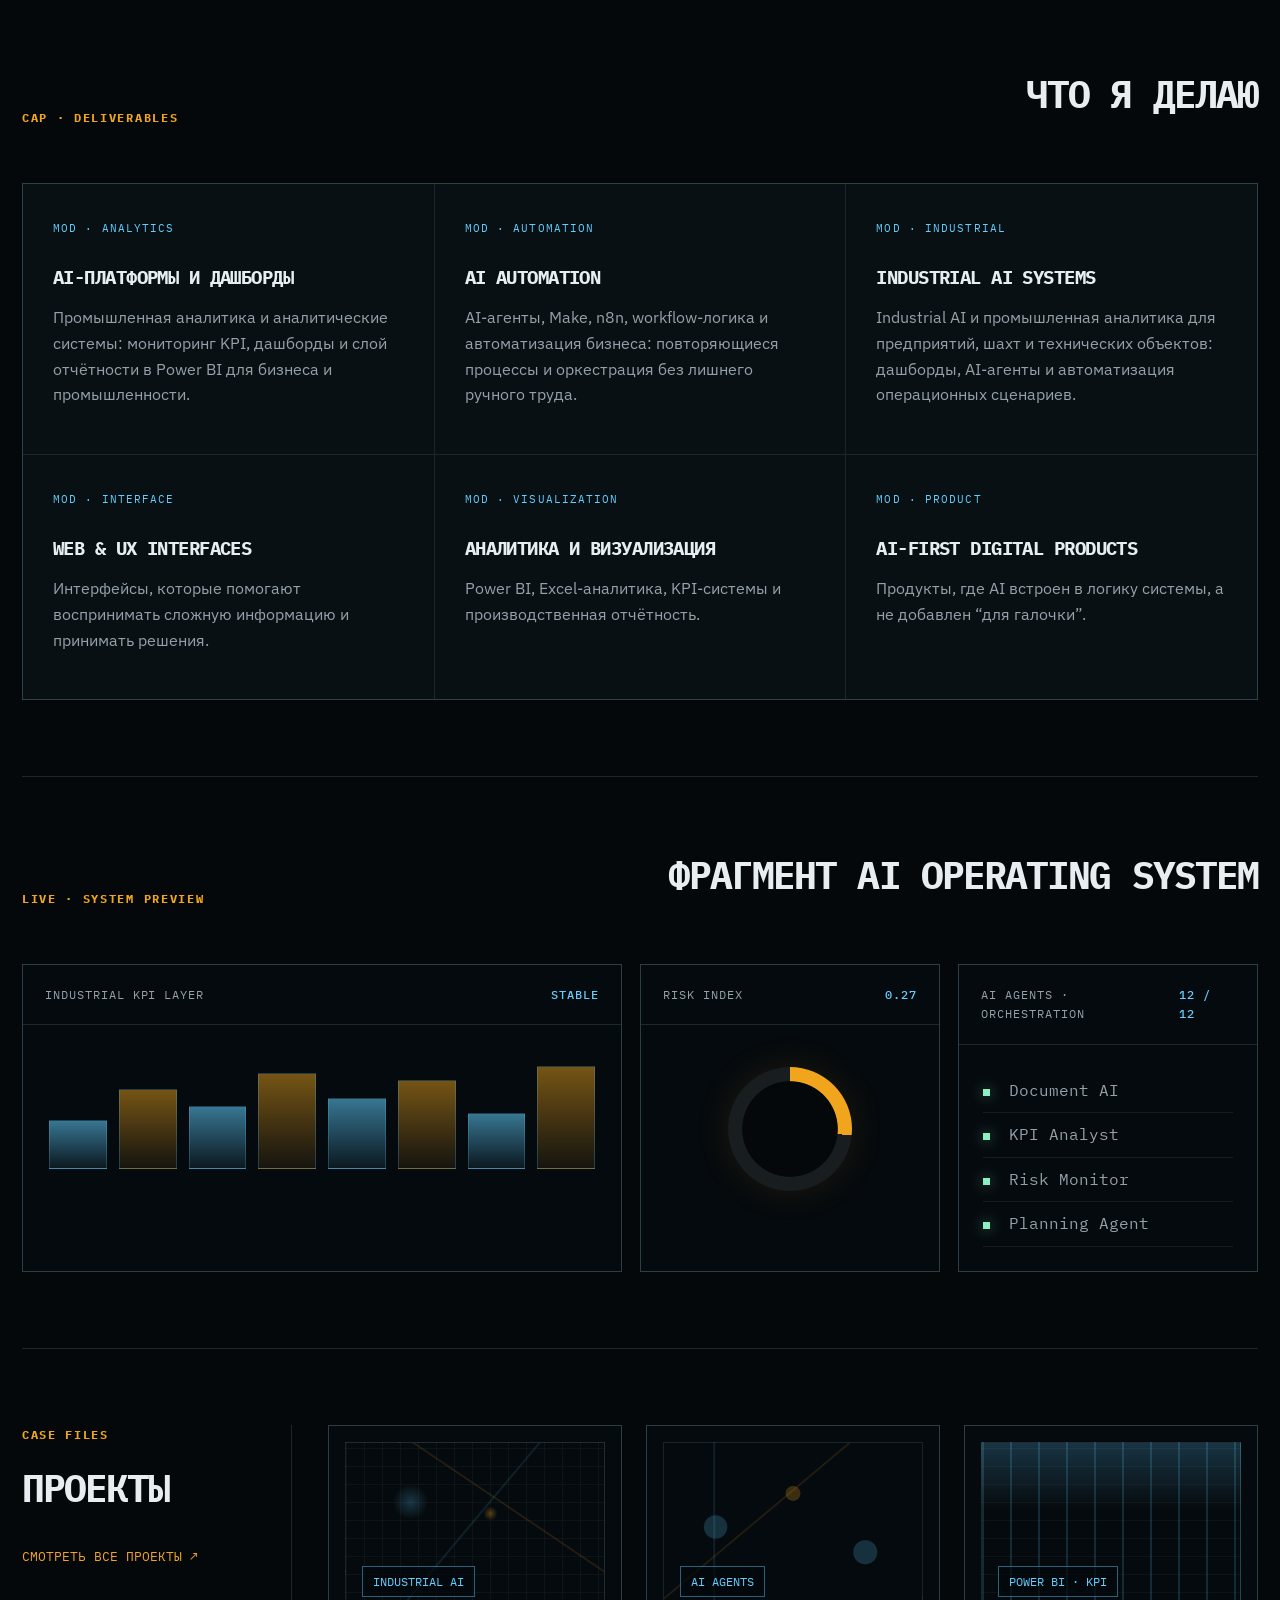
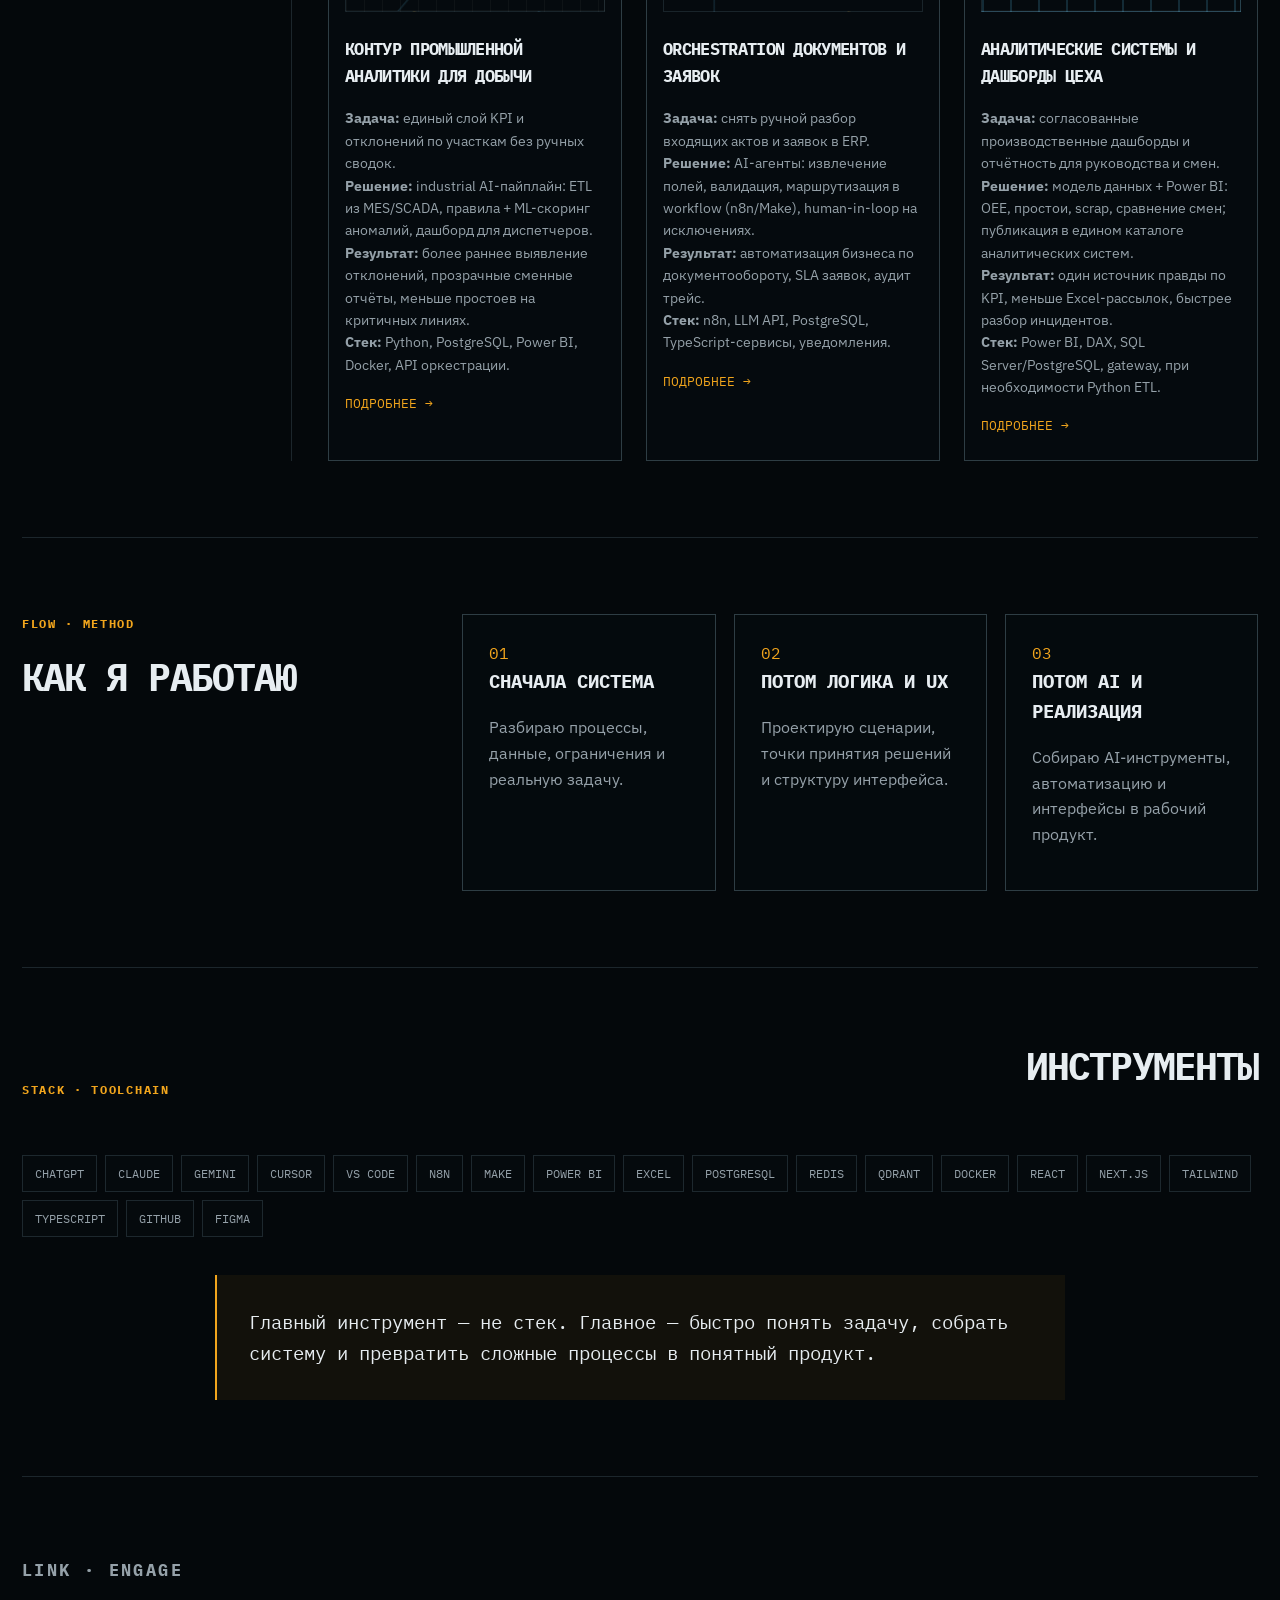
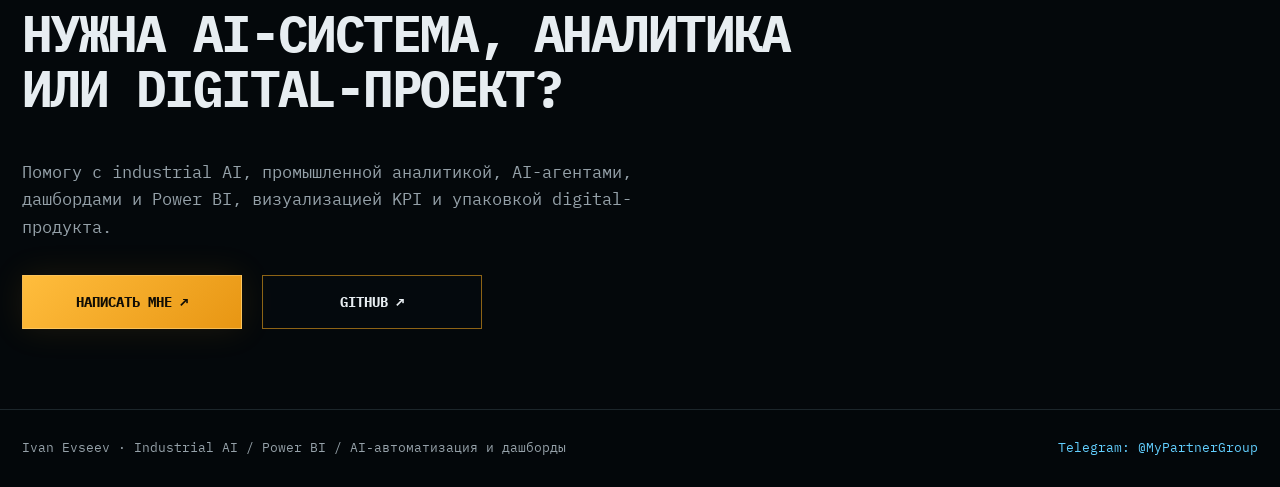
==== commit 780bbb4e: "обновил стили и оформление карточек" ====
--- a/index.html
+++ b/index.html
@@ -3,8 +3,8 @@
 <head>
   <meta charset="UTF-8" />
   <meta name="viewport" content="width=device-width, initial-scale=1.0" />
-  <meta name="description" content="Ivan Evseev — AI Automation Specialist / Industrial AI Architect. AI-системы, интерфейсы, дашборды и автоматизация для промышленности и бизнеса." />
-  <title>Ivan Evseev — Industrial AI / AI Automation</title>
+  <meta name="description" content="Ivan Evseev — industrial AI и AI-автоматизация для бизнеса: промышленная аналитика, AI-агенты, дашборды и отчётность в Power BI, аналитические системы и оркестрация данных." />
+  <title>Ivan Evseev — Industrial AI, AI-автоматизация и промышленная аналитика</title>
   <link rel="preconnect" href="https://fonts.googleapis.com" />
   <link rel="preconnect" href="https://fonts.gstatic.com" crossorigin />
   <link href="https://fonts.googleapis.com/css2?family=IBM+Plex+Mono:wght@400;500;600;700&family=IBM+Plex+Sans:wght@400;500;600;700&display=swap" rel="stylesheet" />
@@ -32,7 +32,7 @@
         <a href="#about">Обо мне</a>
         <a href="#work">Что делаю</a>
         <a href="#projects">Проекты</a>
-        <a href="#contact" class="is-active">Контакты</a>
+        <a href="#contact">Контакты</a>
       </div>
       <span class="build">BUILD · STATIC · 2026</span>
     </div>
@@ -41,12 +41,12 @@
   <main id="top">
     <section class="hero shell">
       <div class="hero__left">
-        <p class="eyebrow">AI Automation / Industrial AI / Digital Systems</p>
+        <p class="eyebrow">Industrial AI / AI-автоматизация / Дашборды и Power BI</p>
         <h1>Я создаю AI-системы и интерфейсы для промышленности и бизнеса</h1>
-        <p class="lead">От архитектуры процессов и данных — до AI-автоматизации, дашбордов и интерфейсов, которые помогают быстрее понимать и принимать решения.</p>
+        <p class="lead">От архитектуры данных и AI-агентов — до промышленной аналитики, дашбордов и аналитических систем, которые ускоряют решения на производстве и в бизнесе.</p>
         <div class="hero__actions">
           <a class="btn btn--primary" href="#projects">Посмотреть проекты <span>↗</span></a>
-          <a class="btn btn--ghost" href="https://t.me/MyPartnerGroup" target="_blank" rel="noopener noreferrer">Обсудить задачу <span>↗</span></a>
+          <a class="btn btn--ghost" href="https://t.me/MyPartnerGroup" target="_blank" rel="noopener noreferrer">Обсудить AI-автоматизацию <span>↗</span></a>
         </div>
       </div>
 
@@ -92,12 +92,12 @@
           <strong><i class="dot"></i> Live</strong>
         </div>
         <ol>
-          <li><time>09:42:11</time><b>PDF parsed</b><span>Technical documentation</span></li>
-          <li><time>09:42:37</time><b>Embeddings created</b><span>Vectors indexed</span></li>
-          <li><time>09:43:22</time><b>KPI anomaly detected</b><span>Production deviation</span></li>
-          <li><time>09:43:58</time><b>AI recommendation</b><span>Optimization scenario</span></li>
-          <li><time>09:44:31</time><b>Dashboard updated</b><span>Metrics refreshed</span></li>
-          <li><time>09:44:58</time><b>Notifications sent</b><span>Team alerted</span></li>
+          <li><time>09:41:02</time><b>Production deviation detected</b><span>Line A · QC vs baseline</span></li>
+          <li><time>09:41:36</time><b>Equipment downtime risk</b><span>Vibration trend · window forecast</span></li>
+          <li><time>09:42:08</time><b>Ventilation data analyzed</b><span>HVAC sensors · occupancy corr.</span></li>
+          <li><time>09:42:44</time><b>KPI anomaly detected</b><span>Throughput vs shift target</span></li>
+          <li><time>09:43:19</time><b>Predictive maintenance triggered</b><span>CMMS · work order issued</span></li>
+          <li><time>09:43:51</time><b>Shift analytics updated</b><span>Ops panel · metrics refresh</span></li>
         </ol>
         <div class="activity__foot">Stream status: <strong>stable</strong> <i class="dot"></i></div>
       </aside>
@@ -118,7 +118,7 @@
       </div>
       <div class="section-copy">
         <p>Соединяю AI, аналитику, автоматизацию и UX в единую архитектуру. Строю продукты, в которых данные превращаются в решения.</p>
-        <p>Мой фокус — industrial AI, AI-агенты, дашборды, визуализация, автоматизация процессов и интерфейсы для сложной информации.</p>
+        <p>Мой фокус — industrial AI, промышленная аналитика и AI-агенты; дашборды и модели в Power BI; аналитические системы, автоматизация бизнеса и интерфейсы для оперативных решений.</p>
       </div>
       <div class="focus-card">
         <span>Focus / Priority</span>
@@ -132,9 +132,9 @@
         <h2>Что я делаю</h2>
       </div>
       <div class="cards">
-        <article class="card"><span>MOD · ANALYTICS</span><h3>AI-платформы и дашборды</h3><p>Системы аналитики, мониторинга и управления данными для бизнеса и промышленности.</p></article>
-        <article class="card"><span>MOD · AUTOMATION</span><h3>AI Automation</h3><p>AI-агенты, Make, n8n, workflow-логика и автоматизация повторяющихся процессов.</p></article>
-        <article class="card"><span>MOD · INDUSTRIAL</span><h3>Industrial AI Systems</h3><p>Решения для производственных предприятий, шахт и технических объектов.</p></article>
+        <article class="card"><span>MOD · ANALYTICS</span><h3>AI-платформы и дашборды</h3><p>Промышленная аналитика и аналитические системы: мониторинг KPI, дашборды и слой отчётности в Power BI для бизнеса и промышленности.</p></article>
+        <article class="card"><span>MOD · AUTOMATION</span><h3>AI Automation</h3><p>AI-агенты, Make, n8n, workflow-логика и автоматизация бизнеса: повторяющиеся процессы и оркестрация без лишнего ручного труда.</p></article>
+        <article class="card"><span>MOD · INDUSTRIAL</span><h3>Industrial AI Systems</h3><p>Industrial AI и промышленная аналитика для предприятий, шахт и технических объектов: дашборды, AI-агенты и автоматизация операционных сценариев.</p></article>
         <article class="card"><span>MOD · INTERFACE</span><h3>Web & UX Interfaces</h3><p>Интерфейсы, которые помогают воспринимать сложную информацию и принимать решения.</p></article>
         <article class="card"><span>MOD · VISUALIZATION</span><h3>Аналитика и визуализация</h3><p>Power BI, Excel-аналитика, KPI-системы и производственная отчётность.</p></article>
         <article class="card"><span>MOD · PRODUCT</span><h3>AI-first Digital Products</h3><p>Продукты, где AI встроен в логику системы, а не добавлен “для галочки”.</p></article>
@@ -148,7 +148,7 @@
       </div>
       <div class="dashboard">
         <div class="dash-card dash-card--wide">
-          <div class="dash-head"><span>Production intelligence</span><b>Stable</b></div>
+          <div class="dash-head"><span>Industrial KPI layer</span><b>Stable</b></div>
           <div class="bars" aria-hidden="true">
             <i style="--h:42%"></i><i style="--h:68%"></i><i style="--h:54%"></i><i style="--h:82%"></i><i style="--h:61%"></i><i style="--h:76%"></i><i style="--h:48%"></i><i style="--h:88%"></i>
           </div>
@@ -158,7 +158,7 @@
           <div class="ring"></div>
         </div>
         <div class="dash-card">
-          <div class="dash-head"><span>AI agents</span><b>12 / 12</b></div>
+          <div class="dash-head"><span>AI agents · orchestration</span><b>12 / 12</b></div>
           <ul class="agents">
             <li><i></i> Document AI</li>
             <li><i></i> KPI Analyst</li>
@@ -178,21 +178,21 @@
 
       <div class="project-grid">
         <article class="project-card">
-          <div class="project-visual visual-1"><span>AI Analytics</span></div>
-          <h3>AI-платформа для горной промышленности</h3>
-          <p>Анализ данных, прогнозирование, контроль KPI и рекомендации на базе AI-агентов.</p>
+          <div class="project-visual visual-1"><span>Industrial AI</span></div>
+          <h3>Контур промышленной аналитики для добычи</h3>
+          <p><strong>Задача:</strong> единый слой KPI и отклонений по участкам без ручных сводок.<br><strong>Решение:</strong> industrial AI-пайплайн: ETL из MES/SCADA, правила + ML-скоринг аномалий, дашборд для диспетчеров.<br><strong>Результат:</strong> более раннее выявление отклонений, прозрачные сменные отчёты, меньше простоев на критичных линиях.<br><strong>Стек:</strong> Python, PostgreSQL, Power BI, Docker, API оркестрации.</p>
           <a href="#contact">Подробнее →</a>
         </article>
         <article class="project-card">
-          <div class="project-visual visual-2"><span>AI Automation</span></div>
-          <h3>AI-агенты и автоматизация процессов</h3>
-          <p>Автоматизация документооборота, обработки данных и бизнес-процессов.</p>
+          <div class="project-visual visual-2"><span>AI agents</span></div>
+          <h3>Orchestration документов и заявок</h3>
+          <p><strong>Задача:</strong> снять ручной разбор входящих актов и заявок в ERP.<br><strong>Решение:</strong> AI-агенты: извлечение полей, валидация, маршрутизация в workflow (n8n/Make), human-in-loop на исключениях.<br><strong>Результат:</strong> автоматизация бизнеса по документообороту, SLA заявок, аудит трейс.<br><strong>Стек:</strong> n8n, LLM API, PostgreSQL, TypeScript-сервисы, уведомления.</p>
           <a href="#contact">Подробнее →</a>
         </article>
         <article class="project-card">
-          <div class="project-visual visual-3"><span>Industrial Dashboards</span></div>
-          <h3>Интерфейсы и аналитические системы</h3>
-          <p>Дашборды реального времени, визуализация и мониторинг производственных показателей.</p>
+          <div class="project-visual visual-3"><span>Power BI · KPI</span></div>
+          <h3>Аналитические системы и дашборды цеха</h3>
+          <p><strong>Задача:</strong> согласованные производственные дашборды и отчётность для руководства и смен.<br><strong>Решение:</strong> модель данных + Power BI: OEE, простои, scrap, сравнение смен; публикация в едином каталоге аналитических систем.<br><strong>Результат:</strong> один источник правды по KPI, меньше Excel-рассылок, быстрее разбор инцидентов.<br><strong>Стек:</strong> Power BI, DAX, SQL Server/PostgreSQL, gateway, при необходимости Python ETL.</p>
           <a href="#contact">Подробнее →</a>
         </article>
       </div>
@@ -224,7 +224,7 @@
     <section class="cta shell" id="contact">
       <p class="eyebrow">LINK · ENGAGE</p>
       <h2>Нужна AI-система, аналитика или digital-проект?</h2>
-      <p>Помогу с AI automation, дашбордами, визуализацией, интерфейсами и упаковкой digital-продукта.</p>
+      <p>Помогу с industrial AI, промышленной аналитикой, AI-агентами, дашбордами и Power BI, визуализацией KPI и упаковкой digital-продукта.</p>
       <div class="hero__actions">
         <a class="btn btn--primary" href="https://t.me/MyPartnerGroup" target="_blank" rel="noopener noreferrer">Написать мне ↗</a>
         <a class="btn btn--ghost" href="https://github.com/ievseev08-max" target="_blank" rel="noopener noreferrer">GitHub ↗</a>
@@ -234,7 +234,7 @@
 
   <footer class="footer">
     <div class="shell footer__inner">
-      <span>Ivan Evseev · AI Automation Specialist / Industrial AI Architect</span>
+      <span>Ivan Evseev · Industrial AI / Power BI / AI-автоматизация и дашборды</span>
       <a href="https://t.me/MyPartnerGroup" target="_blank" rel="noopener noreferrer">Telegram: @MyPartnerGroup</a>
     </div>
   </footer>
--- a/styles.css
+++ b/styles.css
@@ -18,13 +18,35 @@
   --sans: "IBM Plex Sans", system-ui, -apple-system, Segoe UI, sans-serif;
   --shell: min(1480px, calc(100% - 44px));
   --ease: cubic-bezier(.22,1,.36,1);
+  --anchor-offset: 112px;
 }
 
 * { box-sizing: border-box; }
 
-html { scroll-behavior: smooth; }
+html {
+  scroll-behavior: smooth;
+  scroll-padding-top: var(--anchor-offset);
+  color-scheme: dark;
+  -webkit-tap-highlight-color: rgba(98, 207, 255, .12);
+}
+
+.nav__links a:focus-visible,
+.footer a:focus-visible,
+.brand:focus-visible,
+.btn:focus-visible {
+  outline: 2px solid rgba(98, 207, 255, .45);
+  outline-offset: 3px;
+}
+
+.nav__links a:focus:not(:focus-visible),
+.footer a:focus:not(:focus-visible),
+.brand:focus:not(:focus-visible),
+.btn:focus:not(:focus-visible) {
+  outline: none;
+}
 
 @media (prefers-reduced-motion: reduce) {
+  html { scroll-behavior: auto; }
   *, *::before, *::after { animation-duration: .01ms !important; animation-iteration-count: 1 !important; transition-duration: .01ms !important; }
 }
 
@@ -213,6 +235,7 @@
   letter-spacing: -.055em;
   text-transform: uppercase;
   text-shadow: 0 0 30px rgba(98,207,255,.06);
+  text-wrap: balance;
 }
 
 .lead {
@@ -547,6 +570,7 @@
   line-height: 1.18;
   letter-spacing: -.05em;
   text-transform: uppercase;
+  text-wrap: balance;
 }
 
 .section-copy {
@@ -862,6 +886,7 @@
   line-height: 1.08;
   letter-spacing: -.05em;
   text-transform: uppercase;
+  text-wrap: balance;
 }
 
 .cta p {
@@ -924,63 +949,398 @@
 }
 
 @media (max-width: 860px) {
+  :root { --anchor-offset: 128px; }
+
   .topline__inner span:nth-child(2), .build, .brand-sub {
     display: none;
   }
+
+  .topline__inner {
+    padding: 6px 0;
+    gap: 12px;
+    flex-wrap: wrap;
+    row-gap: 4px;
+  }
+
+  .topline {
+    font-size: 11px;
+    letter-spacing: .06em;
+  }
+
   .nav__inner {
     grid-template-columns: 1fr;
-    gap: 16px;
-  }
+    gap: 10px;
+    padding: 12px 0;
+  }
+
+  .brand {
+    font-size: 17px;
+  }
+
   .nav__links {
     justify-content: flex-start;
+    gap: 14px;
     overflow-x: auto;
-    padding-bottom: 4px;
-  }
+    padding-bottom: 2px;
+    -webkit-overflow-scrolling: touch;
+    scrollbar-width: none;
+    font-size: 12px;
+    letter-spacing: .05em;
+  }
+
+  .nav__links::-webkit-scrollbar {
+    display: none;
+  }
+
   .nav__links a::after {
-    bottom: -8px;
-  }
+    bottom: -6px;
+  }
+
   .hero {
+    display: grid;
     grid-template-columns: 1fr;
+    grid-template-areas:
+      "intro"
+      "portrait"
+      "activity"
+      "metrics";
+    gap: 14px;
     min-height: 0;
-  }
+    padding: 24px 0 20px;
+  }
+
   .hero__left {
-    padding-left: 0;
-  }
+    grid-area: intro;
+    position: relative;
+    z-index: 2;
+    padding: 0;
+    min-width: 0;
+  }
+
+  .hero .eyebrow {
+    margin-bottom: 12px;
+    font-size: 11px;
+  }
+
+  .hero h1 {
+    margin-bottom: 16px;
+    max-width: none;
+    font-size: clamp(30px, 5.5vw, 34px);
+    line-height: 1.15;
+    letter-spacing: -.04em;
+  }
+
+  .hero .lead {
+    font-size: 15px;
+    line-height: 1.65;
+    max-width: none;
+  }
+
+  .hero__actions {
+    margin-top: 18px;
+    gap: 10px;
+  }
+
+  .hero .btn {
+    width: 100%;
+    min-width: 0;
+    min-height: 44px;
+    padding: 0 18px;
+    font-size: 12px;
+    gap: 10px;
+  }
+
   .network {
-    inset: 40px -120px auto auto;
-    width: 720px;
-    opacity: .22;
-  }
+    grid-area: intro;
+    position: absolute;
+    inset: 0;
+    left: 0;
+    top: 0;
+    width: 100%;
+    height: 100%;
+    max-width: 100%;
+    opacity: .05;
+    z-index: 1;
+    pointer-events: none;
+  }
+
+  .network .node {
+    opacity: 0;
+    visibility: hidden;
+  }
+
   .portrait-panel {
-    min-height: 520px;
-  }
+    grid-area: portrait;
+    min-height: 360px;
+    height: clamp(360px, 52vw, 420px);
+    max-height: 420px;
+    min-width: 0;
+  }
+
+  .activity {
+    grid-area: activity;
+    min-height: 0;
+    min-width: 0;
+  }
+
+  .activity__head {
+    padding: 14px 16px;
+  }
+
+  .activity ol {
+    padding: 4px 16px 52px;
+  }
+
+  .activity li {
+    padding: 12px 0;
+    font-size: 12px;
+    column-gap: 12px;
+    grid-template-columns: 68px 1fr;
+  }
+
+  .metrics-bar {
+    grid-area: metrics;
+    grid-column: 1;
+    margin-top: 0;
+    min-width: 0;
+  }
+
   .metrics-bar, .cards, .dashboard, .project-grid, .steps {
     grid-template-columns: 1fr;
   }
+
   .metrics-bar article {
+    padding: 16px 18px;
     border-right: 0;
     border-bottom: 1px solid var(--line);
   }
+
   .metrics-bar article:last-child {
     border-bottom: 0;
   }
+
+  .metrics-bar strong {
+    font-size: 22px;
+  }
 }
 
 @media (max-width: 540px) {
-  :root { --shell: min(100% - 28px, 1480px); }
-  h1 {
-    font-size: 31px;
-  }
+  :root {
+    --shell: min(100% - 28px, 1480px);
+    --anchor-offset: 118px;
+  }
+
+  .hero {
+    padding: 18px 0 16px;
+    gap: 12px;
+  }
+
+  .hero h1 {
+    font-size: 30px;
+  }
+
+  .hero .btn {
+    min-height: 42px;
+  }
+
   .btn {
     width: 100%;
-  }
+    min-width: 0;
+  }
+
   .portrait-panel {
-    min-height: 440px;
-  }
+    min-height: 340px;
+    height: clamp(340px, 58vw, 400px);
+    max-height: 400px;
+  }
+
   .activity li {
     grid-template-columns: 1fr;
   }
+
   .activity span {
     grid-column: auto;
   }
 }
+
+/* Animation polish layer */
+
+@keyframes activityRowCue {
+  0%, 18%, 100% { opacity: 0; }
+  4%, 12% { opacity: 1; }
+}
+
+@keyframes metricsStrongPulse {
+  0%, 100% { text-shadow: none; filter: brightness(1); }
+  50% { text-shadow: 0 0 12px rgba(98, 207, 255, .18); filter: brightness(1.06); }
+}
+
+@keyframes cardScanline {
+  0% { transform: translateX(-120%) rotate(11deg); opacity: 0; }
+  12% { opacity: .55; }
+  100% { transform: translateX(120%) rotate(11deg); opacity: 0; }
+}
+
+@keyframes networkLineBreath {
+  0%, 100% { stroke-opacity: .72; }
+  50% { stroke-opacity: 1; }
+}
+
+@keyframes nodeRingBreath {
+  0%, 100% { box-shadow: 0 0 16px rgba(241, 165, 29, .22); }
+  50% { box-shadow: 0 0 26px rgba(241, 165, 29, .38); }
+}
+
+@keyframes networkPacketGlow {
+  0%, 100% { stroke-opacity: .32; }
+  48% { stroke-opacity: 1; }
+}
+
+@keyframes nodeLabelBreath {
+  0%, 100% { opacity: .82; }
+  50% { opacity: 1; }
+}
+
+@keyframes gridBgDrift {
+  0%, 100% { opacity: 1; }
+  50% { opacity: .94; }
+}
+
+.activity li {
+  position: relative;
+}
+
+.activity li::before {
+  content: "";
+  position: absolute;
+  inset: 0;
+  z-index: 0;
+  pointer-events: none;
+  background: rgba(98, 207, 255, .07);
+  opacity: 0;
+  animation: activityRowCue 9.6s ease-in-out infinite;
+}
+
+.activity li:nth-child(1)::before { animation-delay: 0s; }
+.activity li:nth-child(2)::before { animation-delay: -1.6s; }
+.activity li:nth-child(3)::before { animation-delay: -3.2s; }
+.activity li:nth-child(4)::before { animation-delay: -4.8s; }
+.activity li:nth-child(5)::before { animation-delay: -6.4s; }
+.activity li:nth-child(6)::before { animation-delay: -8s; }
+
+.activity li > * {
+  position: relative;
+  z-index: 1;
+}
+
+.metrics-bar article > strong {
+  animation: metricsStrongPulse 5.8s ease-in-out infinite;
+}
+
+.metrics-bar article:nth-child(1) > strong { animation-delay: 0s; }
+.metrics-bar article:nth-child(2) > strong { animation-delay: -1.15s; }
+.metrics-bar article:nth-child(3) > strong { animation-delay: -2.3s; }
+.metrics-bar article:nth-child(4) > strong { animation-delay: -3.45s; }
+.metrics-bar article:nth-child(5) > strong { animation-delay: -4.6s; }
+
+.card::before,
+.project-card::before {
+  content: "";
+  position: absolute;
+  inset: -40% -20%;
+  width: 42%;
+  background: linear-gradient(
+    102deg,
+    transparent 0%,
+    rgba(98, 207, 255, .14) 46%,
+    rgba(241, 165, 29, .08) 52%,
+    transparent 100%
+  );
+  transform: translateX(-130%) rotate(11deg);
+  opacity: 0;
+  pointer-events: none;
+  z-index: 4;
+  animation: none;
+}
+
+.card:hover::before,
+.project-card:hover::before {
+  animation: cardScanline 0.72s var(--ease) forwards;
+}
+
+.network__lines path {
+  animation: networkLineBreath 11s ease-in-out infinite alternate;
+}
+
+.network__lines path:nth-child(1) { animation-delay: 0s; }
+.network__lines path:nth-child(2) { animation-delay: -1.8s; }
+.network__lines path:nth-child(3) { animation-delay: -3.6s; }
+.network__lines path:nth-child(4) { animation-delay: -5.4s; }
+
+.node::before {
+  animation: nodeRingBreath 4.8s ease-in-out infinite;
+}
+
+.network__pulses path {
+  animation: dash 5.5s linear infinite, networkPacketGlow 5.5s ease-in-out infinite;
+}
+
+.network__pulses path:nth-child(2) {
+  animation-delay: -2.2s, -2.2s;
+}
+
+.node small {
+  animation: nodeLabelBreath 6.2s ease-in-out infinite;
+}
+
+.node.n1 small { animation-delay: 0s; }
+.node.n2 small { animation-delay: -1.05s; }
+.node.n3 small { animation-delay: -2.1s; }
+.node.n4 small { animation-delay: -3.15s; }
+.node.n5 small { animation-delay: -4.2s; }
+.node.n6 small { animation-delay: -5.25s; }
+
+.grid-bg {
+  animation: gridBgDrift 24s ease-in-out infinite;
+}
+
+.nav__links a {
+  transition: color .22s var(--ease), transform .22s var(--ease);
+}
+
+.nav__links a:hover {
+  transform: translateY(-1px);
+}
+
+.nav__links a:hover:not(.is-active) {
+  color: var(--cyan);
+}
+
+.btn:active {
+  transform: translateY(0);
+  transition-duration: .08s, .08s, .08s, .08s;
+}
+
+@media (prefers-reduced-motion: reduce) {
+  .activity li::before,
+  .metrics-bar article > strong,
+  .network__lines path,
+  .network__pulses path,
+  .node::before,
+  .node small,
+  .grid-bg,
+  .card::before,
+  .project-card::before {
+    animation: none !important;
+  }
+
+  .nav__links a:hover {
+    transform: none;
+  }
+
+  .card:hover::before,
+  .project-card:hover::before {
+    opacity: 0 !important;
+    transform: translateX(-130%) rotate(11deg) !important;
+  }
+}
